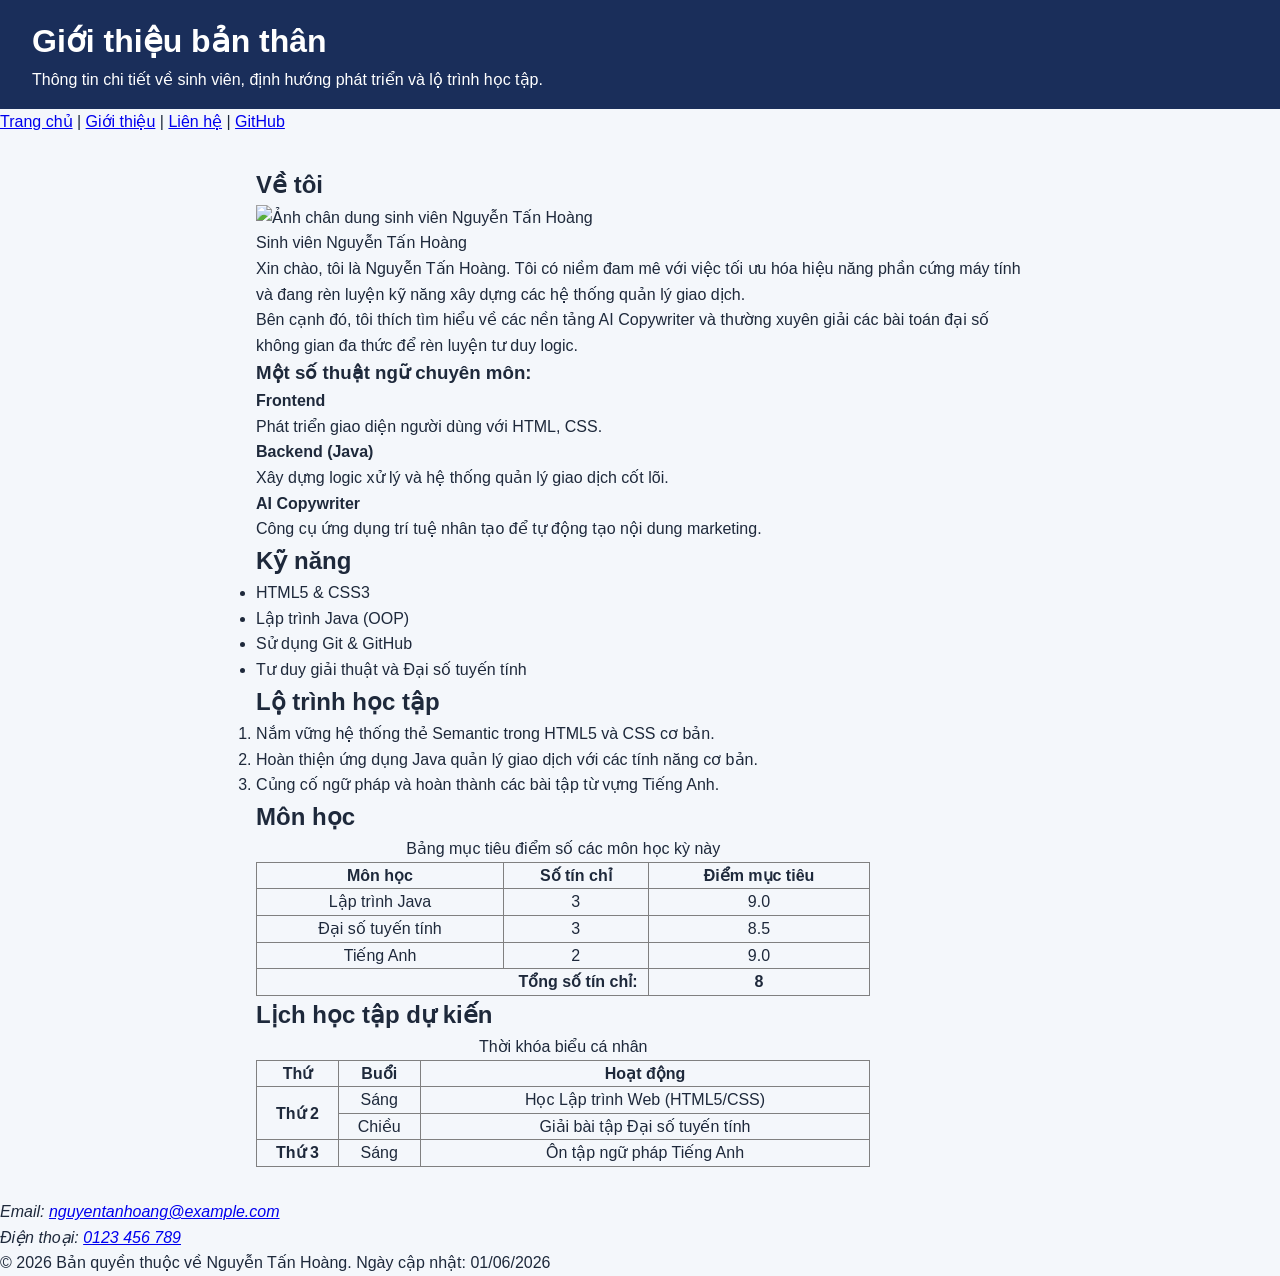
==== about.html @ edd155d2 "hoan thanh bai 4 va lab 2" ====
<!doctype html>
<html lang="vi">
  <head>
    <meta charset="UTF-8" />
    <meta name="viewport" content="width=device-width, initial-scale=1.0" />

    <!-- ========================================== -->
    <!-- BẮT ĐẦU PHẦN CODE SEO BỔ SUNG CHO BÀI 4 -->
    <!-- ========================================== -->
    <title>Nguyễn Tấn Hoàng - Giới thiệu</title>

    <!-- Mô tả trang web (Description) -->
    <meta
      name="description"
      content="Trang giới thiệu bản thân của Nguyễn Tấn Hoàng. Tìm hiểu về kỹ năng lập trình Frontend, Backend (Java), đam mê AI Copywriter và lộ trình học tập chi tiết."
    />

    <!-- Tác giả và Từ khóa (Author & Keywords) -->
    <meta name="author" content="Nguyễn Tấn Hoàng" />
    <meta
      name="keywords"
      content="Nguyễn Tấn Hoàng, giới thiệu bản thân, sinh viên CNTT, lập trình Java, HTML5, CSS3, AI Copywriter"
    />

    <!-- Open Graph (Hỗ trợ chia sẻ mạng xã hội như Facebook, Zalo hiển thị đẹp hơn) -->
    <meta property="og:title" content="Giới thiệu - Nguyễn Tấn Hoàng" />
    <meta
      property="og:description"
      content="Khám phá kỹ năng, định hướng phát triển và lộ trình học tập của Nguyễn Tấn Hoàng."
    />
    <meta property="og:type" content="website" />

    <!-- Liên kết đến file CSS để trang trí -->
    <link rel="stylesheet" href="css/style.css" />
    <!-- ========================================== -->
    <!-- KẾT THÚC PHẦN CODE SEO BỔ SUNG -->
    <!-- ========================================== -->
  </head>
  <body>
    <header>
      <h1>Giới thiệu bản thân</h1>
      <p>
        Thông tin chi tiết về sinh viên, định hướng phát triển và lộ trình học
        tập.
      </p>
    </header>

    <nav>
      <a href="index.html">Trang chủ</a> | <a href="about.html">Giới thiệu</a> |
      <a href="contact.html">Liên hệ</a> |
      <a
        href="https://github.com/hihihhi123/my-website"
        target="_blank"
        rel="noopener"
        >GitHub</a
      >
    </nav>

    <main>
      <section>
        <h2>Về tôi</h2>
        <!-- Yêu cầu 8 & 14: Dùng placeholder, mô tả alt rõ ràng, figcaption -->
        <figure>
          <img
            src="https://cellphones.com.vn/sforum/wp-content/uploads/2024/01/anh-meme-12.jpg"
            alt="Ảnh chân dung sinh viên Nguyễn Tấn Hoàng"
            width="300"
            height="300"
          />
          <figcaption>Sinh viên Nguyễn Tấn Hoàng</figcaption>
        </figure>

        <p>
          Xin chào, tôi là Nguyễn Tấn Hoàng. Tôi có niềm đam mê với việc tối ưu
          hóa hiệu năng phần cứng máy tính và đang rèn luyện kỹ năng xây dựng
          các hệ thống quản lý giao dịch.
        </p>
        <p>
          Bên cạnh đó, tôi thích tìm hiểu về các nền tảng AI Copywriter và
          thường xuyên giải các bài toán đại số không gian đa thức để rèn luyện
          tư duy logic.
        </p>

        <!-- Yêu cầu 15 (Nâng cao): Thêm <dl> liệt kê thuật ngữ -->
        <h3>Một số thuật ngữ chuyên môn:</h3>
        <dl>
          <dt><strong>Frontend</strong></dt>
          <dd>Phát triển giao diện người dùng với HTML, CSS.</dd>

          <dt><strong>Backend (Java)</strong></dt>
          <dd>Xây dựng logic xử lý và hệ thống quản lý giao dịch cốt lõi.</dd>

          <dt><strong>AI Copywriter</strong></dt>
          <dd>
            Công cụ ứng dụng trí tuệ nhân tạo để tự động tạo nội dung marketing.
          </dd>
        </dl>
      </section>

      <!-- Yêu cầu 9: Section Kỹ năng dùng <ul> -->
      <section>
        <h2>Kỹ năng</h2>
        <ul>
          <li>HTML5 & CSS3</li>
          <li>Lập trình Java (OOP)</li>
          <li>Sử dụng Git & GitHub</li>
          <li>Tư duy giải thuật và Đại số tuyến tính</li>
        </ul>
      </section>

      <!-- Yêu cầu 10: Section Lộ trình học tập dùng <ol> -->
      <section>
        <h2>Lộ trình học tập</h2>
        <ol>
          <li>Nắm vững hệ thống thẻ Semantic trong HTML5 và CSS cơ bản.</li>
          <li>
            Hoàn thiện ứng dụng Java quản lý giao dịch với các tính năng cơ bản.
          </li>
          <li>Củng cố ngữ pháp và hoàn thành các bài tập từ vựng Tiếng Anh.</li>
        </ol>
      </section>

      <!-- Yêu cầu 11: Bảng môn học đủ thành phần và colspan -->
      <section>
        <h2>Môn học</h2>
        <table
          border="1"
          style="border-collapse: collapse; width: 80%; text-align: center"
        >
          <caption>
            Bảng mục tiêu điểm số các môn học kỳ này
          </caption>
          <thead>
            <tr>
              <th>Môn học</th>
              <th>Số tín chỉ</th>
              <th>Điểm mục tiêu</th>
            </tr>
          </thead>
          <tbody>
            <tr>
              <td>Lập trình Java</td>
              <td>3</td>
              <td>9.0</td>
            </tr>
            <tr>
              <td>Đại số tuyến tính</td>
              <td>3</td>
              <td>8.5</td>
            </tr>
            <tr>
              <td>Tiếng Anh</td>
              <td>2</td>
              <td>9.0</td>
            </tr>
          </tbody>
          <tfoot>
            <tr>
              <!-- Dùng colspan ở tfoot -->
              <th colspan="2" style="text-align: right; padding-right: 10px">
                Tổng số tín chỉ:
              </th>
              <td><strong>8</strong></td>
            </tr>
          </tfoot>
        </table>
      </section>

      <!-- Yêu cầu 16 (Nâng cao): Bảng có rowspan -->
      <section>
        <h2>Lịch học tập dự kiến</h2>
        <table
          border="1"
          style="border-collapse: collapse; width: 80%; text-align: center"
        >
          <caption>
            Thời khóa biểu cá nhân
          </caption>
          <thead>
            <tr>
              <th>Thứ</th>
              <th>Buổi</th>
              <th>Hoạt động</th>
            </tr>
          </thead>
          <tbody>
            <tr>
              <!-- Gộp ô theo chiều dọc -->
              <td rowspan="2"><strong>Thứ 2</strong></td>
              <td>Sáng</td>
              <td>Học Lập trình Web (HTML5/CSS)</td>
            </tr>
            <tr>
              <td>Chiều</td>
              <td>Giải bài tập Đại số tuyến tính</td>
            </tr>
            <tr>
              <td><strong>Thứ 3</strong></td>
              <td>Sáng</td>
              <td>Ôn tập ngữ pháp Tiếng Anh</td>
            </tr>
          </tbody>
        </table>
      </section>
    </main>

    <footer>
      <address>
        Email:
        <a href="mailto:nguyentanhoang@example.com"
          >nguyentanhoang@example.com</a
        ><br />
        Điện thoại: <a href="tel:0123456789">0123 456 789</a>
      </address>
      <p>
        &copy; 2026 Bản quyền thuộc về Nguyễn Tấn Hoàng. Ngày cập nhật:
        <time datetime="2026-06-01">01/06/2026</time>
      </p>
    </footer>
  </body>
</html>
---- css/style.css ----
/* Reset CSS */
* {
  box-sizing: border-box;
  margin: 0;
  padding: 0;
}

/* Body typography & background */
body {
  font-family: "Roboto", Arial, sans-serif;
  background-color: #f4f7fb;
  color: #1e293b;
  line-height: 1.6;
}

/* Header styling */
header {
  background-color: #1a2e5a;
  padding: 16px 32px;
  color: white;
}

/* Main container layout */
main {
  max-width: 800px;
  margin: 0 auto;
  padding: 32px 16px;
}

/* Card component styling */
.card {
  background: white;
  padding: 24px;
  border-radius: 8px;
  box-shadow: 0 2px 8px rgba(0, 0, 0, 0.1);
}
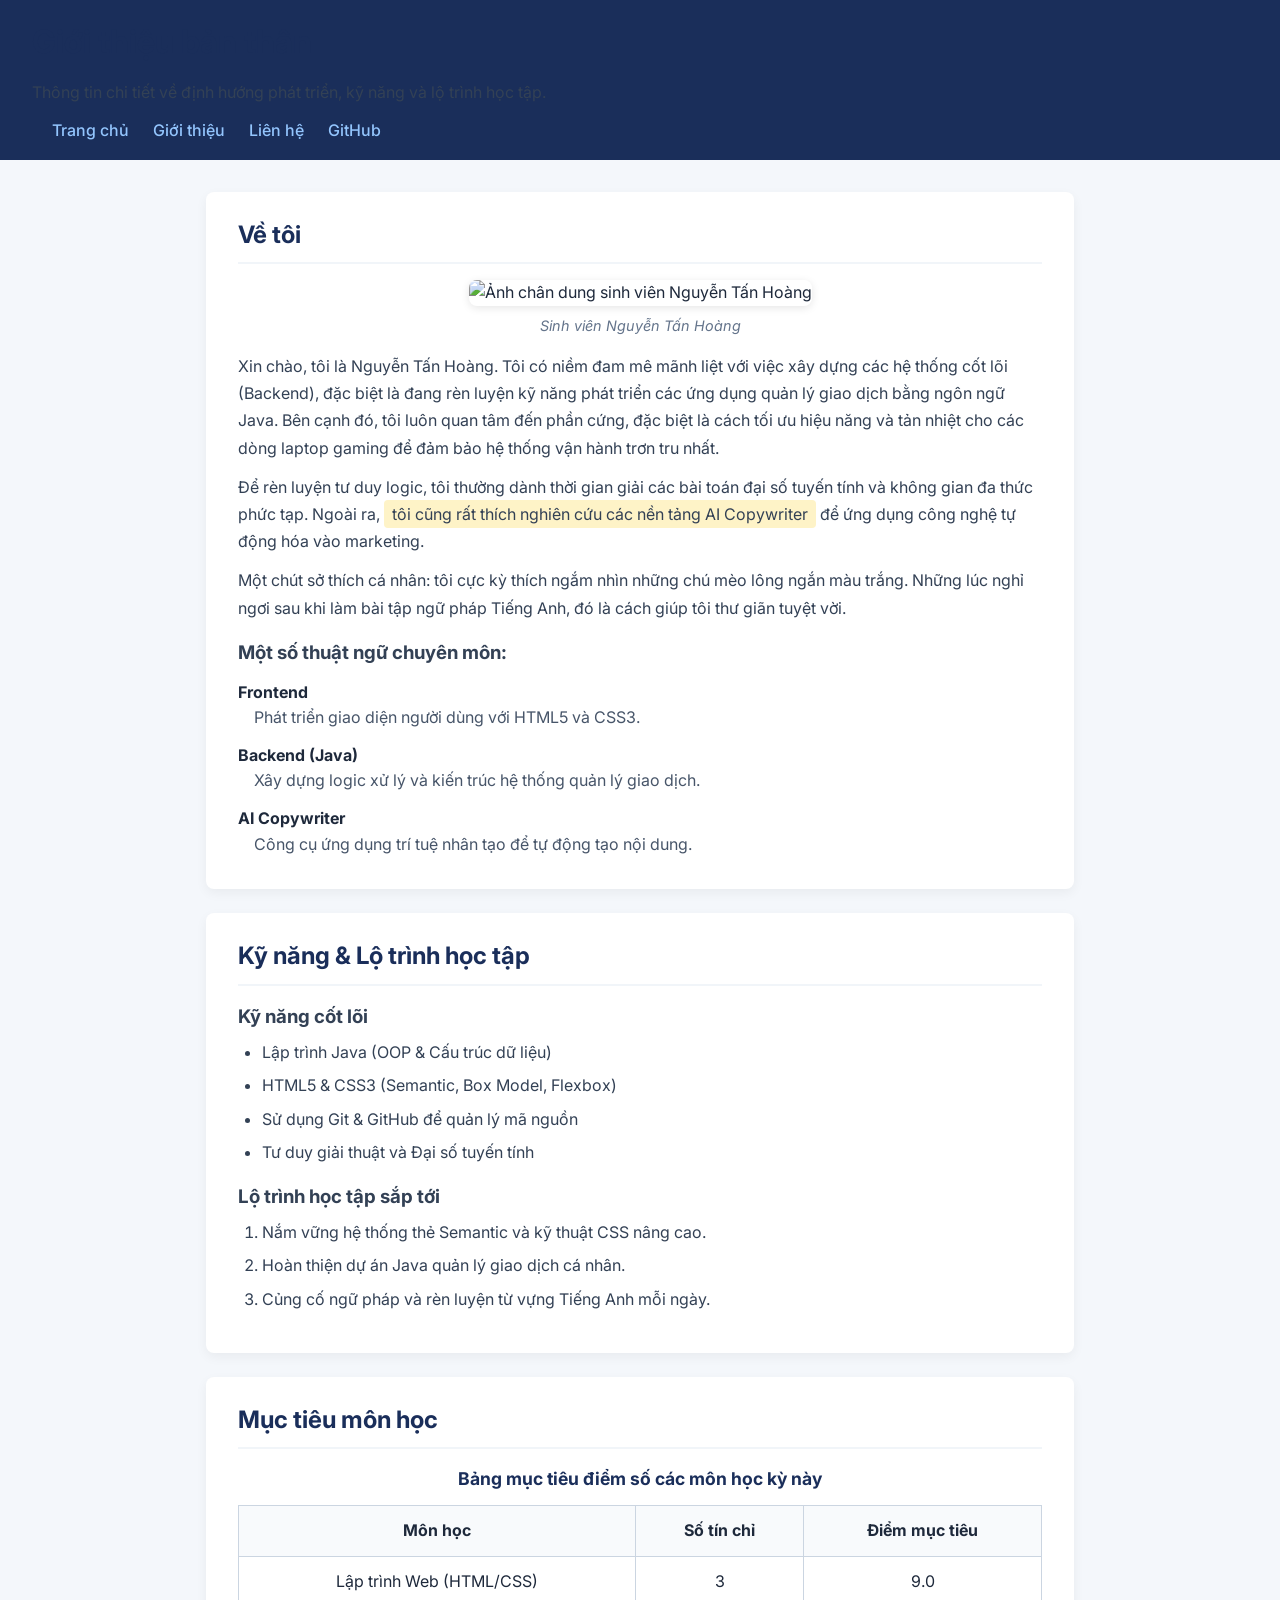
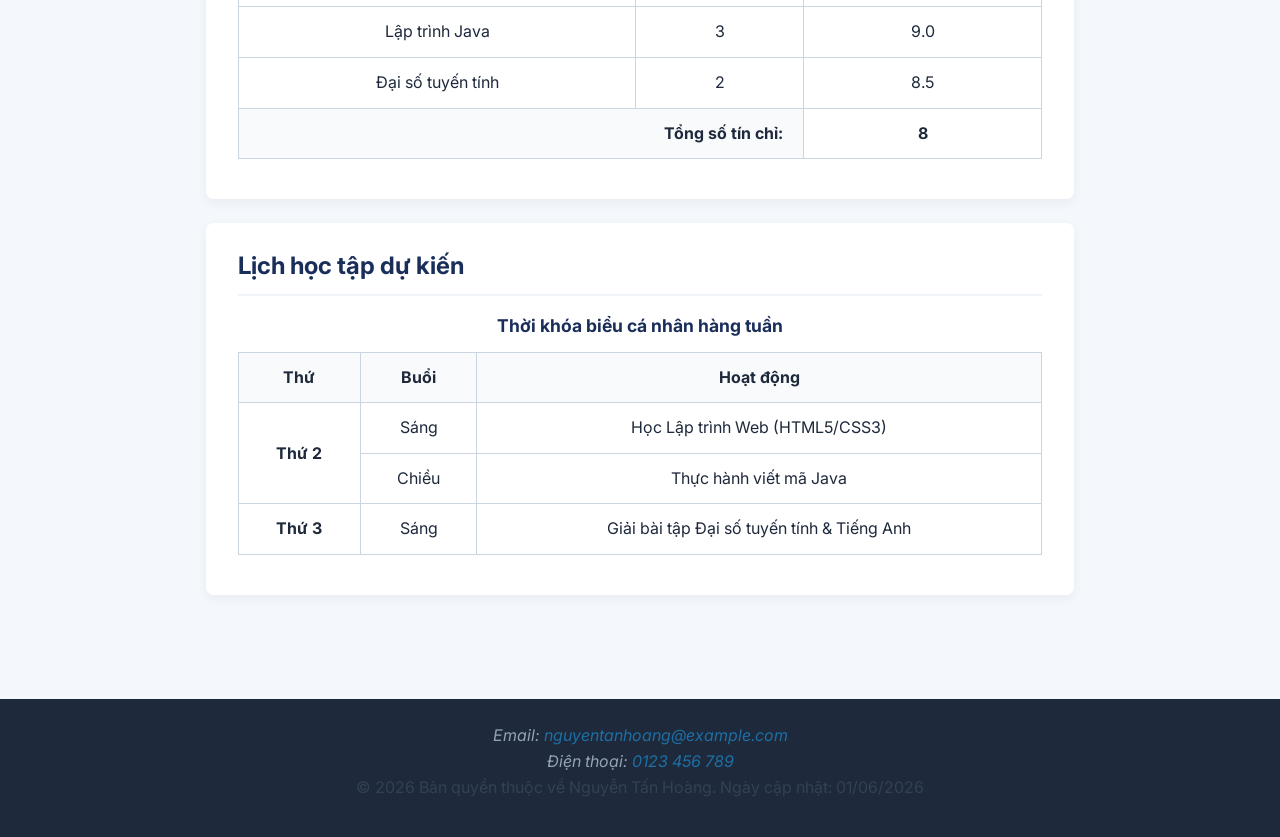
==== commit 53082c8e: "Hoan thanh Lab 3: Toi uu giao dien voi Box Model va Google Fonts" ====
--- a/about.html
+++ b/about.html
@@ -3,63 +3,56 @@
   <head>
     <meta charset="UTF-8" />
     <meta name="viewport" content="width=device-width, initial-scale=1.0" />
-
-    <!-- ========================================== -->
-    <!-- BẮT ĐẦU PHẦN CODE SEO BỔ SUNG CHO BÀI 4 -->
-    <!-- ========================================== -->
     <title>Nguyễn Tấn Hoàng - Giới thiệu</title>
 
-    <!-- Mô tả trang web (Description) -->
+    <!-- SEO Meta Tags (Bài 4 Lab 2) -->
     <meta
       name="description"
-      content="Trang giới thiệu bản thân của Nguyễn Tấn Hoàng. Tìm hiểu về kỹ năng lập trình Frontend, Backend (Java), đam mê AI Copywriter và lộ trình học tập chi tiết."
-    />
-
-    <!-- Tác giả và Từ khóa (Author & Keywords) -->
+      content="Trang giới thiệu bản thân của Nguyễn Tấn Hoàng. Tìm hiểu về kỹ năng lập trình Java, định hướng AI Copywriter và lộ trình học tập chi tiết."
+    />
     <meta name="author" content="Nguyễn Tấn Hoàng" />
     <meta
       name="keywords"
-      content="Nguyễn Tấn Hoàng, giới thiệu bản thân, sinh viên CNTT, lập trình Java, HTML5, CSS3, AI Copywriter"
-    />
-
-    <!-- Open Graph (Hỗ trợ chia sẻ mạng xã hội như Facebook, Zalo hiển thị đẹp hơn) -->
+      content="Nguyễn Tấn Hoàng, sinh viên CNTT, lập trình Java, HTML5, CSS3, AI Copywriter"
+    />
     <meta property="og:title" content="Giới thiệu - Nguyễn Tấn Hoàng" />
     <meta
       property="og:description"
       content="Khám phá kỹ năng, định hướng phát triển và lộ trình học tập của Nguyễn Tấn Hoàng."
     />
-    <meta property="og:type" content="website" />
-
-    <!-- Liên kết đến file CSS để trang trí -->
+
+    <!-- Google Fonts (Bài nâng cao Lab 3) -->
+    <link rel="preconnect" href="https://fonts.googleapis.com" />
+    <link rel="preconnect" href="https://fonts.gstatic.com" crossorigin />
+    <link
+      href="https://fonts.googleapis.com/css2?family=Inter:wght@400;500;700&display=swap"
+      rel="stylesheet"
+    />
+
+    <!-- CSS Link -->
     <link rel="stylesheet" href="css/style.css" />
-    <!-- ========================================== -->
-    <!-- KẾT THÚC PHẦN CODE SEO BỔ SUNG -->
-    <!-- ========================================== -->
   </head>
   <body>
     <header>
-      <h1>Giới thiệu bản thân</h1>
+      <h1 id="main-title">Giới thiệu bản thân</h1>
       <p>
-        Thông tin chi tiết về sinh viên, định hướng phát triển và lộ trình học
+        Thông tin chi tiết về định hướng phát triển, kỹ năng và lộ trình học
         tập.
       </p>
+      <nav>
+        <a href="index.html">Trang chủ</a>
+        <a href="about.html">Giới thiệu</a>
+        <a href="contact.html">Liên hệ</a>
+        <a href="https://github.com/hihihhi123/my-website" target="_blank"
+          >GitHub</a
+        >
+      </nav>
     </header>
 
-    <nav>
-      <a href="index.html">Trang chủ</a> | <a href="about.html">Giới thiệu</a> |
-      <a href="contact.html">Liên hệ</a> |
-      <a
-        href="https://github.com/hihihhi123/my-website"
-        target="_blank"
-        rel="noopener"
-        >GitHub</a
-      >
-    </nav>
-
     <main>
-      <section>
+      <!-- Khối 1: Về tôi -->
+      <section class="card">
         <h2>Về tôi</h2>
-        <!-- Yêu cầu 8 & 14: Dùng placeholder, mô tả alt rõ ràng, figcaption -->
         <figure>
           <img
             src="https://cellphones.com.vn/sforum/wp-content/uploads/2024/01/anh-meme-12.jpg"
@@ -71,62 +64,63 @@
         </figure>
 
         <p>
-          Xin chào, tôi là Nguyễn Tấn Hoàng. Tôi có niềm đam mê với việc tối ưu
-          hóa hiệu năng phần cứng máy tính và đang rèn luyện kỹ năng xây dựng
-          các hệ thống quản lý giao dịch.
+          Xin chào, tôi là Nguyễn Tấn Hoàng. Tôi có niềm đam mê mãnh liệt với
+          việc xây dựng các hệ thống cốt lõi (Backend), đặc biệt là đang rèn
+          luyện kỹ năng phát triển các ứng dụng quản lý giao dịch bằng ngôn ngữ
+          Java. Bên cạnh đó, tôi luôn quan tâm đến phần cứng, đặc biệt là cách
+          tối ưu hiệu năng và tản nhiệt cho các dòng laptop gaming để đảm bảo hệ
+          thống vận hành trơn tru nhất.
         </p>
         <p>
-          Bên cạnh đó, tôi thích tìm hiểu về các nền tảng AI Copywriter và
-          thường xuyên giải các bài toán đại số không gian đa thức để rèn luyện
-          tư duy logic.
+          Để rèn luyện tư duy logic, tôi thường dành thời gian giải các bài toán
+          đại số tuyến tính và không gian đa thức phức tạp. Ngoài ra,
+          <span class="highlight"
+            >tôi cũng rất thích nghiên cứu các nền tảng AI Copywriter</span
+          >
+          để ứng dụng công nghệ tự động hóa vào marketing.
         </p>
-
-        <!-- Yêu cầu 15 (Nâng cao): Thêm <dl> liệt kê thuật ngữ -->
+        <p>
+          Một chút sở thích cá nhân: tôi cực kỳ thích ngắm nhìn những chú mèo
+          lông ngắn màu trắng. Những lúc nghỉ ngơi sau khi làm bài tập ngữ pháp
+          Tiếng Anh, đó là cách giúp tôi thư giãn tuyệt vời.
+        </p>
+
         <h3>Một số thuật ngữ chuyên môn:</h3>
         <dl>
-          <dt><strong>Frontend</strong></dt>
-          <dd>Phát triển giao diện người dùng với HTML, CSS.</dd>
-
-          <dt><strong>Backend (Java)</strong></dt>
-          <dd>Xây dựng logic xử lý và hệ thống quản lý giao dịch cốt lõi.</dd>
-
-          <dt><strong>AI Copywriter</strong></dt>
-          <dd>
-            Công cụ ứng dụng trí tuệ nhân tạo để tự động tạo nội dung marketing.
-          </dd>
+          <dt>Frontend</dt>
+          <dd>Phát triển giao diện người dùng với HTML5 và CSS3.</dd>
+
+          <dt>Backend (Java)</dt>
+          <dd>Xây dựng logic xử lý và kiến trúc hệ thống quản lý giao dịch.</dd>
+
+          <dt>AI Copywriter</dt>
+          <dd>Công cụ ứng dụng trí tuệ nhân tạo để tự động tạo nội dung.</dd>
         </dl>
       </section>
 
-      <!-- Yêu cầu 9: Section Kỹ năng dùng <ul> -->
-      <section>
-        <h2>Kỹ năng</h2>
+      <!-- Khối 2: Kỹ năng và Lộ trình -->
+      <section class="card">
+        <h2>Kỹ năng & Lộ trình học tập</h2>
+        <h3>Kỹ năng cốt lõi</h3>
         <ul>
-          <li>HTML5 & CSS3</li>
-          <li>Lập trình Java (OOP)</li>
-          <li>Sử dụng Git & GitHub</li>
+          <li>Lập trình Java (OOP & Cấu trúc dữ liệu)</li>
+          <li>HTML5 & CSS3 (Semantic, Box Model, Flexbox)</li>
+          <li>Sử dụng Git & GitHub để quản lý mã nguồn</li>
           <li>Tư duy giải thuật và Đại số tuyến tính</li>
         </ul>
-      </section>
-
-      <!-- Yêu cầu 10: Section Lộ trình học tập dùng <ol> -->
-      <section>
-        <h2>Lộ trình học tập</h2>
+
+        <h3>Lộ trình học tập sắp tới</h3>
         <ol>
-          <li>Nắm vững hệ thống thẻ Semantic trong HTML5 và CSS cơ bản.</li>
-          <li>
-            Hoàn thiện ứng dụng Java quản lý giao dịch với các tính năng cơ bản.
-          </li>
-          <li>Củng cố ngữ pháp và hoàn thành các bài tập từ vựng Tiếng Anh.</li>
+          <li>Nắm vững hệ thống thẻ Semantic và kỹ thuật CSS nâng cao.</li>
+          <li>Hoàn thiện dự án Java quản lý giao dịch cá nhân.</li>
+          <li>Củng cố ngữ pháp và rèn luyện từ vựng Tiếng Anh mỗi ngày.</li>
         </ol>
       </section>
 
-      <!-- Yêu cầu 11: Bảng môn học đủ thành phần và colspan -->
-      <section>
-        <h2>Môn học</h2>
-        <table
-          border="1"
-          style="border-collapse: collapse; width: 80%; text-align: center"
-        >
+      <!-- Khối 3: Bảng điểm (Colspan) -->
+      <section class="card">
+        <h2>Mục tiêu môn học</h2>
+        <table>
           <caption>
             Bảng mục tiêu điểm số các môn học kỳ này
           </caption>
@@ -139,25 +133,24 @@
           </thead>
           <tbody>
             <tr>
+              <td>Lập trình Web (HTML/CSS)</td>
+              <td>3</td>
+              <td>9.0</td>
+            </tr>
+            <tr>
               <td>Lập trình Java</td>
               <td>3</td>
               <td>9.0</td>
             </tr>
             <tr>
               <td>Đại số tuyến tính</td>
-              <td>3</td>
+              <td>2</td>
               <td>8.5</td>
-            </tr>
-            <tr>
-              <td>Tiếng Anh</td>
-              <td>2</td>
-              <td>9.0</td>
             </tr>
           </tbody>
           <tfoot>
             <tr>
-              <!-- Dùng colspan ở tfoot -->
-              <th colspan="2" style="text-align: right; padding-right: 10px">
+              <th colspan="2" style="text-align: right; padding-right: 20px">
                 Tổng số tín chỉ:
               </th>
               <td><strong>8</strong></td>
@@ -166,15 +159,12 @@
         </table>
       </section>
 
-      <!-- Yêu cầu 16 (Nâng cao): Bảng có rowspan -->
-      <section>
+      <!-- Khối 4: Thời khóa biểu (Rowspan) -->
+      <section class="card">
         <h2>Lịch học tập dự kiến</h2>
-        <table
-          border="1"
-          style="border-collapse: collapse; width: 80%; text-align: center"
-        >
+        <table>
           <caption>
-            Thời khóa biểu cá nhân
+            Thời khóa biểu cá nhân hàng tuần
           </caption>
           <thead>
             <tr>
@@ -185,19 +175,18 @@
           </thead>
           <tbody>
             <tr>
-              <!-- Gộp ô theo chiều dọc -->
               <td rowspan="2"><strong>Thứ 2</strong></td>
               <td>Sáng</td>
-              <td>Học Lập trình Web (HTML5/CSS)</td>
+              <td>Học Lập trình Web (HTML5/CSS3)</td>
             </tr>
             <tr>
               <td>Chiều</td>
-              <td>Giải bài tập Đại số tuyến tính</td>
+              <td>Thực hành viết mã Java</td>
             </tr>
             <tr>
               <td><strong>Thứ 3</strong></td>
               <td>Sáng</td>
-              <td>Ôn tập ngữ pháp Tiếng Anh</td>
+              <td>Giải bài tập Đại số tuyến tính & Tiếng Anh</td>
             </tr>
           </tbody>
         </table>
--- a/css/style.css
+++ b/css/style.css
@@ -1,36 +1,157 @@
-/* Reset CSS */
-* {
+/* === CSS RESET === */
+*,
+*::before,
+*::after {
   box-sizing: border-box;
   margin: 0;
   padding: 0;
 }
 
-/* Body typography & background */
+/* === BASE === */
 body {
-  font-family: "Roboto", Arial, sans-serif;
+  font-family: "Inter", Arial, Helvetica, sans-serif;
   background-color: #f4f7fb;
   color: #1e293b;
   line-height: 1.6;
 }
 
-/* Header styling */
+p {
+  color: #334155;
+  line-height: 1.7;
+  margin-bottom: 12px;
+}
+
+/* === SELECTORS === */
+.highlight {
+  background: #fef3c7;
+  padding: 4px 8px;
+  border-radius: 4px;
+}
+#main-title {
+  font-size: 2rem;
+  color: #1a2e5a;
+}
+a {
+  color: #1d6fa4;
+  text-decoration: none;
+}
+a:hover {
+  color: #0d9488;
+  text-decoration: underline;
+}
+
+/* === HEADER === */
 header {
   background-color: #1a2e5a;
   padding: 16px 32px;
   color: white;
 }
+header h1 {
+  font-size: 1.5rem;
+  font-weight: bold;
+  margin-bottom: 12px;
+}
+header nav a {
+  color: #93c5fd;
+  margin-left: 20px;
+  font-weight: 500;
+}
+header nav a:hover {
+  color: white;
+}
 
-/* Main container layout */
+/* === MAIN & CARD === */
 main {
-  max-width: 800px;
+  max-width: 900px;
   margin: 0 auto;
   padding: 32px 16px;
 }
-
-/* Card component styling */
 .card {
   background: white;
-  padding: 24px;
+  padding: 24px 32px;
+  border-radius: 8px;
+  box-shadow: 0 4px 12px rgba(0, 0, 0, 0.05);
+  margin-bottom: 24px;
+}
+.card h2 {
+  color: #1a2e5a;
+  margin-bottom: 16px;
+  border-bottom: 2px solid #f1f5f9;
+  padding-bottom: 8px;
+}
+.card h3 {
+  color: #334155;
+  margin: 16px 0 8px 0;
+}
+
+/* === LISTS (Danh sách) === */
+ul,
+ol {
+  margin-left: 24px;
+  margin-bottom: 16px;
+  color: #334155;
+}
+li {
+  margin-bottom: 8px;
+}
+dl dt {
+  font-weight: bold;
+  color: #1e293b;
+  margin-top: 12px;
+}
+dl dd {
+  margin-left: 16px;
+  color: #475569;
+  margin-bottom: 8px;
+}
+
+/* === HÌNH ẢNH (Figure) === */
+figure {
+  text-align: center;
+  margin: 16px 0;
+}
+figure img {
   border-radius: 8px;
   box-shadow: 0 2px 8px rgba(0, 0, 0, 0.1);
+  max-width: 100%;
+  height: auto;
 }
+figcaption {
+  font-size: 0.9rem;
+  color: #64748b;
+  margin-top: 8px;
+  font-style: italic;
+}
+
+/* === TABLE (Bảng biểu) === */
+table {
+  width: 100%;
+  border-collapse: collapse;
+  margin-top: 16px;
+  margin-bottom: 16px;
+}
+th,
+td {
+  border: 1px solid #cbd5e1;
+  padding: 12px;
+  text-align: center;
+}
+th {
+  background-color: #f8fafc;
+  color: #1e293b;
+}
+caption {
+  font-weight: bold;
+  margin-bottom: 12px;
+  color: #1a2e5a;
+  font-size: 1.1rem;
+}
+
+/* === FOOTER === */
+footer {
+  background-color: #1e293b;
+  color: #94a3b8;
+  text-align: center;
+  padding: 24px 32px;
+  margin-top: 48px;
+}
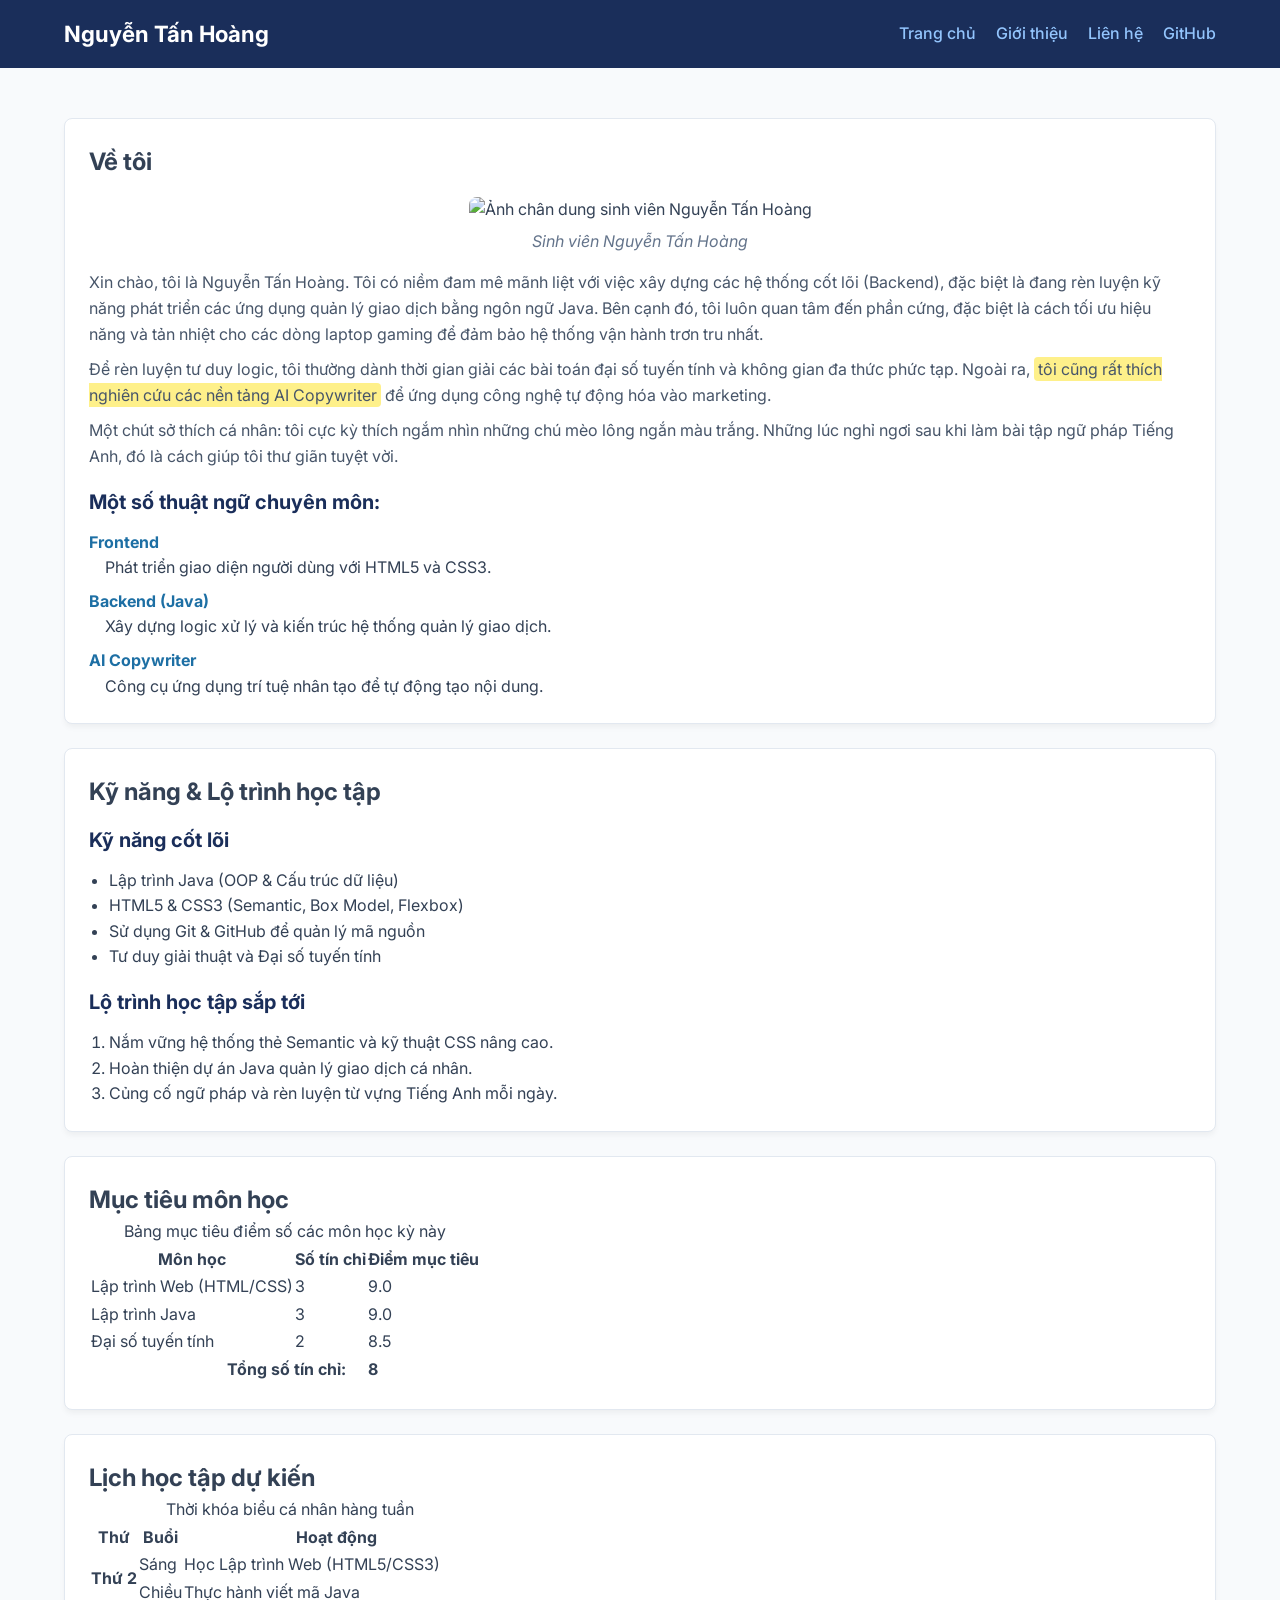
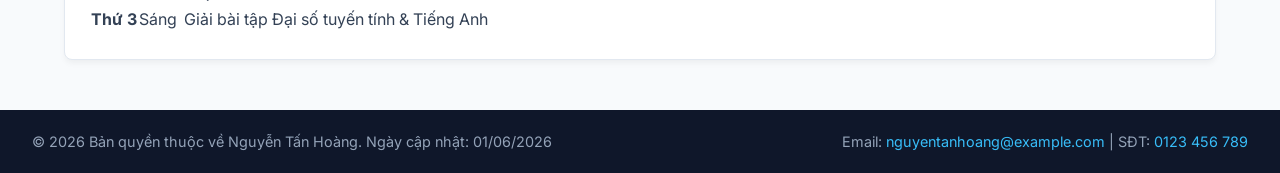
==== commit 602f98c0: "bai tap 3.2" ====
--- a/about.html
+++ b/about.html
@@ -5,7 +5,7 @@
     <meta name="viewport" content="width=device-width, initial-scale=1.0" />
     <title>Nguyễn Tấn Hoàng - Giới thiệu</title>
 
-    <!-- SEO Meta Tags (Bài 4 Lab 2) -->
+    <!-- SEO Meta Tags -->
     <meta
       name="description"
       content="Trang giới thiệu bản thân của Nguyễn Tấn Hoàng. Tìm hiểu về kỹ năng lập trình Java, định hướng AI Copywriter và lộ trình học tập chi tiết."
@@ -21,46 +21,48 @@
       content="Khám phá kỹ năng, định hướng phát triển và lộ trình học tập của Nguyễn Tấn Hoàng."
     />
 
-    <!-- Google Fonts (Bài nâng cao Lab 3) -->
+    <!-- Google Fonts & CSS Link -->
     <link rel="preconnect" href="https://fonts.googleapis.com" />
     <link rel="preconnect" href="https://fonts.gstatic.com" crossorigin />
     <link
       href="https://fonts.googleapis.com/css2?family=Inter:wght@400;500;700&display=swap"
       rel="stylesheet"
     />
-
-    <!-- CSS Link -->
     <link rel="stylesheet" href="css/style.css" />
   </head>
   <body>
+    <!-- PHẦN 1: NAVBAR (FLEXBOX) -->
     <header>
-      <h1 id="main-title">Giới thiệu bản thân</h1>
-      <p>
-        Thông tin chi tiết về định hướng phát triển, kỹ năng và lộ trình học
-        tập.
-      </p>
-      <nav>
-        <a href="index.html">Trang chủ</a>
-        <a href="about.html">Giới thiệu</a>
-        <a href="contact.html">Liên hệ</a>
-        <a href="https://github.com/hihihhi123/my-website" target="_blank"
-          >GitHub</a
-        >
-      </nav>
+      <div class="navbar">
+        <a href="index.html" class="logo">Nguyễn Tấn Hoàng</a>
+        <nav class="nav-links">
+          <a href="index.html">Trang chủ</a>
+          <a href="about.html">Giới thiệu</a>
+          <a href="contact.html">Liên hệ</a>
+          <a href="https://github.com/hihihhi123/my-website" target="_blank"
+            >GitHub</a
+          >
+        </nav>
+      </div>
     </header>
 
-    <main>
+    <main class="cards-container">
       <!-- Khối 1: Về tôi -->
-      <section class="card">
+      <section class="card" style="margin-bottom: 24px">
         <h2>Về tôi</h2>
-        <figure>
+        <figure style="margin: 16px 0; text-align: center">
           <img
             src="https://cellphones.com.vn/sforum/wp-content/uploads/2024/01/anh-meme-12.jpg"
             alt="Ảnh chân dung sinh viên Nguyễn Tấn Hoàng"
             width="300"
             height="300"
+            style="border-radius: 8px; object-fit: cover"
           />
-          <figcaption>Sinh viên Nguyễn Tấn Hoàng</figcaption>
+          <figcaption
+            style="font-style: italic; color: #64748b; margin-top: 6px"
+          >
+            Sinh viên Nguyễn Tấn Hoàng
+          </figcaption>
         </figure>
 
         <p>
@@ -71,56 +73,71 @@
           tối ưu hiệu năng và tản nhiệt cho các dòng laptop gaming để đảm bảo hệ
           thống vận hành trơn tru nhất.
         </p>
-        <p>
+        <p style="margin-top: 10px">
           Để rèn luyện tư duy logic, tôi thường dành thời gian giải các bài toán
           đại số tuyến tính và không gian đa thức phức tạp. Ngoài ra,
-          <span class="highlight"
+          <span
+            style="
+              background-color: #fef08a;
+              padding: 2px 4px;
+              border-radius: 4px;
+            "
             >tôi cũng rất thích nghiên cứu các nền tảng AI Copywriter</span
           >
           để ứng dụng công nghệ tự động hóa vào marketing.
         </p>
-        <p>
+        <p style="margin-top: 10px">
           Một chút sở thích cá nhân: tôi cực kỳ thích ngắm nhìn những chú mèo
           lông ngắn màu trắng. Những lúc nghỉ ngơi sau khi làm bài tập ngữ pháp
           Tiếng Anh, đó là cách giúp tôi thư giãn tuyệt vời.
         </p>
 
-        <h3>Một số thuật ngữ chuyên môn:</h3>
-        <dl>
-          <dt>Frontend</dt>
-          <dd>Phát triển giao diện người dùng với HTML5 và CSS3.</dd>
-
-          <dt>Backend (Java)</dt>
-          <dd>Xây dựng logic xử lý và kiến trúc hệ thống quản lý giao dịch.</dd>
-
-          <dt>AI Copywriter</dt>
-          <dd>Công cụ ứng dụng trí tuệ nhân tạo để tự động tạo nội dung.</dd>
+        <h3 style="margin-top: 16px; color: #1a2e5a">
+          Một số thuật ngữ chuyên môn:
+        </h3>
+        <dl style="margin-top: 8px">
+          <dt style="font-weight: bold; color: #1d6fa4">Frontend</dt>
+          <dd style="margin-left: 16px; margin-bottom: 8px">
+            Phát triển giao diện người dùng với HTML5 và CSS3.
+          </dd>
+
+          <dt style="font-weight: bold; color: #1d6fa4">Backend (Java)</dt>
+          <dd style="margin-left: 16px; margin-bottom: 8px">
+            Xây dựng logic xử lý và kiến trúc hệ thống quản lý giao dịch.
+          </dd>
+
+          <dt style="font-weight: bold; color: #1d6fa4">AI Copywriter</dt>
+          <dd style="margin-left: 16px">
+            Công cụ ứng dụng trí tuệ nhân tạo để tự động tạo nội dung.
+          </dd>
         </dl>
       </section>
 
       <!-- Khối 2: Kỹ năng và Lộ trình -->
-      <section class="card">
+      <section class="card" style="margin-bottom: 24px">
         <h2>Kỹ năng & Lộ trình học tập</h2>
-        <h3>Kỹ năng cốt lõi</h3>
-        <ul>
+        <h3 style="margin-top: 12px; color: #1a2e5a">Kỹ năng cốt lõi</h3>
+        <ul style="margin-left: 20px; margin-top: 8px">
           <li>Lập trình Java (OOP & Cấu trúc dữ liệu)</li>
           <li>HTML5 & CSS3 (Semantic, Box Model, Flexbox)</li>
           <li>Sử dụng Git & GitHub để quản lý mã nguồn</li>
           <li>Tư duy giải thuật và Đại số tuyến tính</li>
         </ul>
 
-        <h3>Lộ trình học tập sắp tới</h3>
-        <ol>
+        <h3 style="margin-top: 16px; color: #1a2e5a">
+          Lộ trình học tập sắp tới
+        </h3>
+        <ol style="margin-left: 20px; margin-top: 8px">
           <li>Nắm vững hệ thống thẻ Semantic và kỹ thuật CSS nâng cao.</li>
           <li>Hoàn thiện dự án Java quản lý giao dịch cá nhân.</li>
           <li>Củng cố ngữ pháp và rèn luyện từ vựng Tiếng Anh mỗi ngày.</li>
         </ol>
       </section>
 
-      <!-- Khối 3: Bảng điểm (Colspan) -->
-      <section class="card">
+      <!-- Khối 3: Bảng điểm -->
+      <section class="card" style="margin-bottom: 24px">
         <h2>Mục tiêu môn học</h2>
-        <table>
+        <table class="styled-table">
           <caption>
             Bảng mục tiêu điểm số các môn học kỳ này
           </caption>
@@ -159,10 +176,10 @@
         </table>
       </section>
 
-      <!-- Khối 4: Thời khóa biểu (Rowspan) -->
+      <!-- Khối 4: Thời khóa biểu -->
       <section class="card">
         <h2>Lịch học tập dự kiến</h2>
-        <table>
+        <table class="styled-table">
           <caption>
             Thời khóa biểu cá nhân hàng tuần
           </caption>
@@ -193,18 +210,19 @@
       </section>
     </main>
 
+    <!-- PHẦN 4: FOOTER (FLEXBOX) -->
     <footer>
-      <address>
+      <div class="copyright">
+        &copy; 2026 Bản quyền thuộc về Nguyễn Tấn Hoàng. Ngày cập nhật:
+        <time datetime="2026-06-01">01/06/2026</time>
+      </div>
+      <address class="footer-contacts">
         Email:
         <a href="mailto:nguyentanhoang@example.com"
           >nguyentanhoang@example.com</a
-        ><br />
-        Điện thoại: <a href="tel:0123456789">0123 456 789</a>
+        >
+        | SĐT: <a href="tel:0123456789">0123 456 789</a>
       </address>
-      <p>
-        &copy; 2026 Bản quyền thuộc về Nguyễn Tấn Hoàng. Ngày cập nhật:
-        <time datetime="2026-06-01">01/06/2026</time>
-      </p>
     </footer>
   </body>
 </html>
--- a/css/style.css
+++ b/css/style.css
@@ -1,157 +1,148 @@
-/* === CSS RESET === */
-*,
-*::before,
-*::after {
-  box-sizing: border-box;
+* {
   margin: 0;
   padding: 0;
+  box-sizing: border-box;
 }
 
-/* === BASE === */
 body {
-  font-family: "Inter", Arial, Helvetica, sans-serif;
-  background-color: #f4f7fb;
-  color: #1e293b;
+  font-family: "Inter", "Segoe UI", Tahoma, Geneva, Verdana, sans-serif;
+  background-color: #f8fafc;
+  color: #334155;
   line-height: 1.6;
 }
 
-p {
-  color: #334155;
-  line-height: 1.7;
-  margin-bottom: 12px;
+header {
+  background-color: #1a2e5a;
 }
 
-/* === SELECTORS === */
-.highlight {
-  background: #fef3c7;
-  padding: 4px 8px;
-  border-radius: 4px;
+.navbar {
+  display: flex;
+  justify-content: space-between;
+  align-items: center;
+  max-width: 1200px;
+  margin: 0 auto;
+  padding: 16px 24px;
 }
-#main-title {
-  font-size: 2rem;
-  color: #1a2e5a;
-}
-a {
-  color: #1d6fa4;
+
+.logo {
+  color: #ffffff;
+  font-size: 1.4rem;
+  font-weight: 700;
   text-decoration: none;
 }
-a:hover {
-  color: #0d9488;
+
+.nav-links {
+  display: flex;
+  gap: 20px;
+}
+
+.nav-links a {
+  color: #93c5fd;
+  text-decoration: none;
+  font-weight: 500;
+  transition: color 0.3s;
+}
+
+.nav-links a:hover {
+  color: #ffffff;
+}
+
+.hero {
+  display: flex;
+  flex-direction: column;
+  align-items: center;
+  justify-content: center;
+  min-height: 280px;
+  background-color: #1d6fa4;
+  color: #ffffff;
+  text-align: center;
+  gap: 16px;
+  padding: 40px 20px;
+}
+
+.hero h2 {
+  font-size: 2rem;
+}
+
+.hero p {
+  max-width: 650px;
+  font-size: 1.1rem;
+  color: #e0f2fe;
+}
+
+.btn-primary {
+  display: inline-block;
+  background-color: #ffffff;
+  color: #1a2e5a;
+  padding: 10px 24px;
+  border-radius: 6px;
+  text-decoration: none;
+  font-weight: 700;
+  transition: background-color 0.3s;
+}
+
+.btn-primary:hover {
+  background-color: #e2e8f0;
+}
+
+.cards-container {
+  max-width: 1200px;
+  margin: 0 auto;
+  padding: 50px 24px;
+}
+
+.section-title {
+  text-align: center;
+  color: #1a2e5a;
+  margin-bottom: 32px;
+  font-size: 1.8rem;
+}
+
+.cards-grid {
+  display: flex;
+  flex-wrap: wrap;
+  gap: 24px;
+}
+
+.card {
+  flex: 1;
+  min-width: 260px;
+  background-color: #ffffff;
+  border: 1px solid #e2e8f0;
+  padding: 24px;
+  border-radius: 8px;
+  box-shadow: 0 4px 6px -1px rgba(0, 0, 0, 0.05);
+}
+
+.card h3 {
+  color: #1a2e5a;
+  margin-bottom: 12px;
+  font-size: 1.25rem;
+}
+
+.card p {
+  color: #475569;
+}
+
+footer {
+  display: flex;
+  justify-content: space-between;
+  align-items: center;
+  padding: 20px 32px;
+  background-color: #0f172a;
+  color: #94a3b8;
+  font-size: 0.9rem;
+}
+
+footer address {
+  font-style: normal;
+}
+
+footer a {
+  color: #38bdf8;
+  text-decoration: none;
+}
+
+footer a:hover {
   text-decoration: underline;
 }
-
-/* === HEADER === */
-header {
-  background-color: #1a2e5a;
-  padding: 16px 32px;
-  color: white;
-}
-header h1 {
-  font-size: 1.5rem;
-  font-weight: bold;
-  margin-bottom: 12px;
-}
-header nav a {
-  color: #93c5fd;
-  margin-left: 20px;
-  font-weight: 500;
-}
-header nav a:hover {
-  color: white;
-}
-
-/* === MAIN & CARD === */
-main {
-  max-width: 900px;
-  margin: 0 auto;
-  padding: 32px 16px;
-}
-.card {
-  background: white;
-  padding: 24px 32px;
-  border-radius: 8px;
-  box-shadow: 0 4px 12px rgba(0, 0, 0, 0.05);
-  margin-bottom: 24px;
-}
-.card h2 {
-  color: #1a2e5a;
-  margin-bottom: 16px;
-  border-bottom: 2px solid #f1f5f9;
-  padding-bottom: 8px;
-}
-.card h3 {
-  color: #334155;
-  margin: 16px 0 8px 0;
-}
-
-/* === LISTS (Danh sách) === */
-ul,
-ol {
-  margin-left: 24px;
-  margin-bottom: 16px;
-  color: #334155;
-}
-li {
-  margin-bottom: 8px;
-}
-dl dt {
-  font-weight: bold;
-  color: #1e293b;
-  margin-top: 12px;
-}
-dl dd {
-  margin-left: 16px;
-  color: #475569;
-  margin-bottom: 8px;
-}
-
-/* === HÌNH ẢNH (Figure) === */
-figure {
-  text-align: center;
-  margin: 16px 0;
-}
-figure img {
-  border-radius: 8px;
-  box-shadow: 0 2px 8px rgba(0, 0, 0, 0.1);
-  max-width: 100%;
-  height: auto;
-}
-figcaption {
-  font-size: 0.9rem;
-  color: #64748b;
-  margin-top: 8px;
-  font-style: italic;
-}
-
-/* === TABLE (Bảng biểu) === */
-table {
-  width: 100%;
-  border-collapse: collapse;
-  margin-top: 16px;
-  margin-bottom: 16px;
-}
-th,
-td {
-  border: 1px solid #cbd5e1;
-  padding: 12px;
-  text-align: center;
-}
-th {
-  background-color: #f8fafc;
-  color: #1e293b;
-}
-caption {
-  font-weight: bold;
-  margin-bottom: 12px;
-  color: #1a2e5a;
-  font-size: 1.1rem;
-}
-
-/* === FOOTER === */
-footer {
-  background-color: #1e293b;
-  color: #94a3b8;
-  text-align: center;
-  padding: 24px 32px;
-  margin-top: 48px;
-}
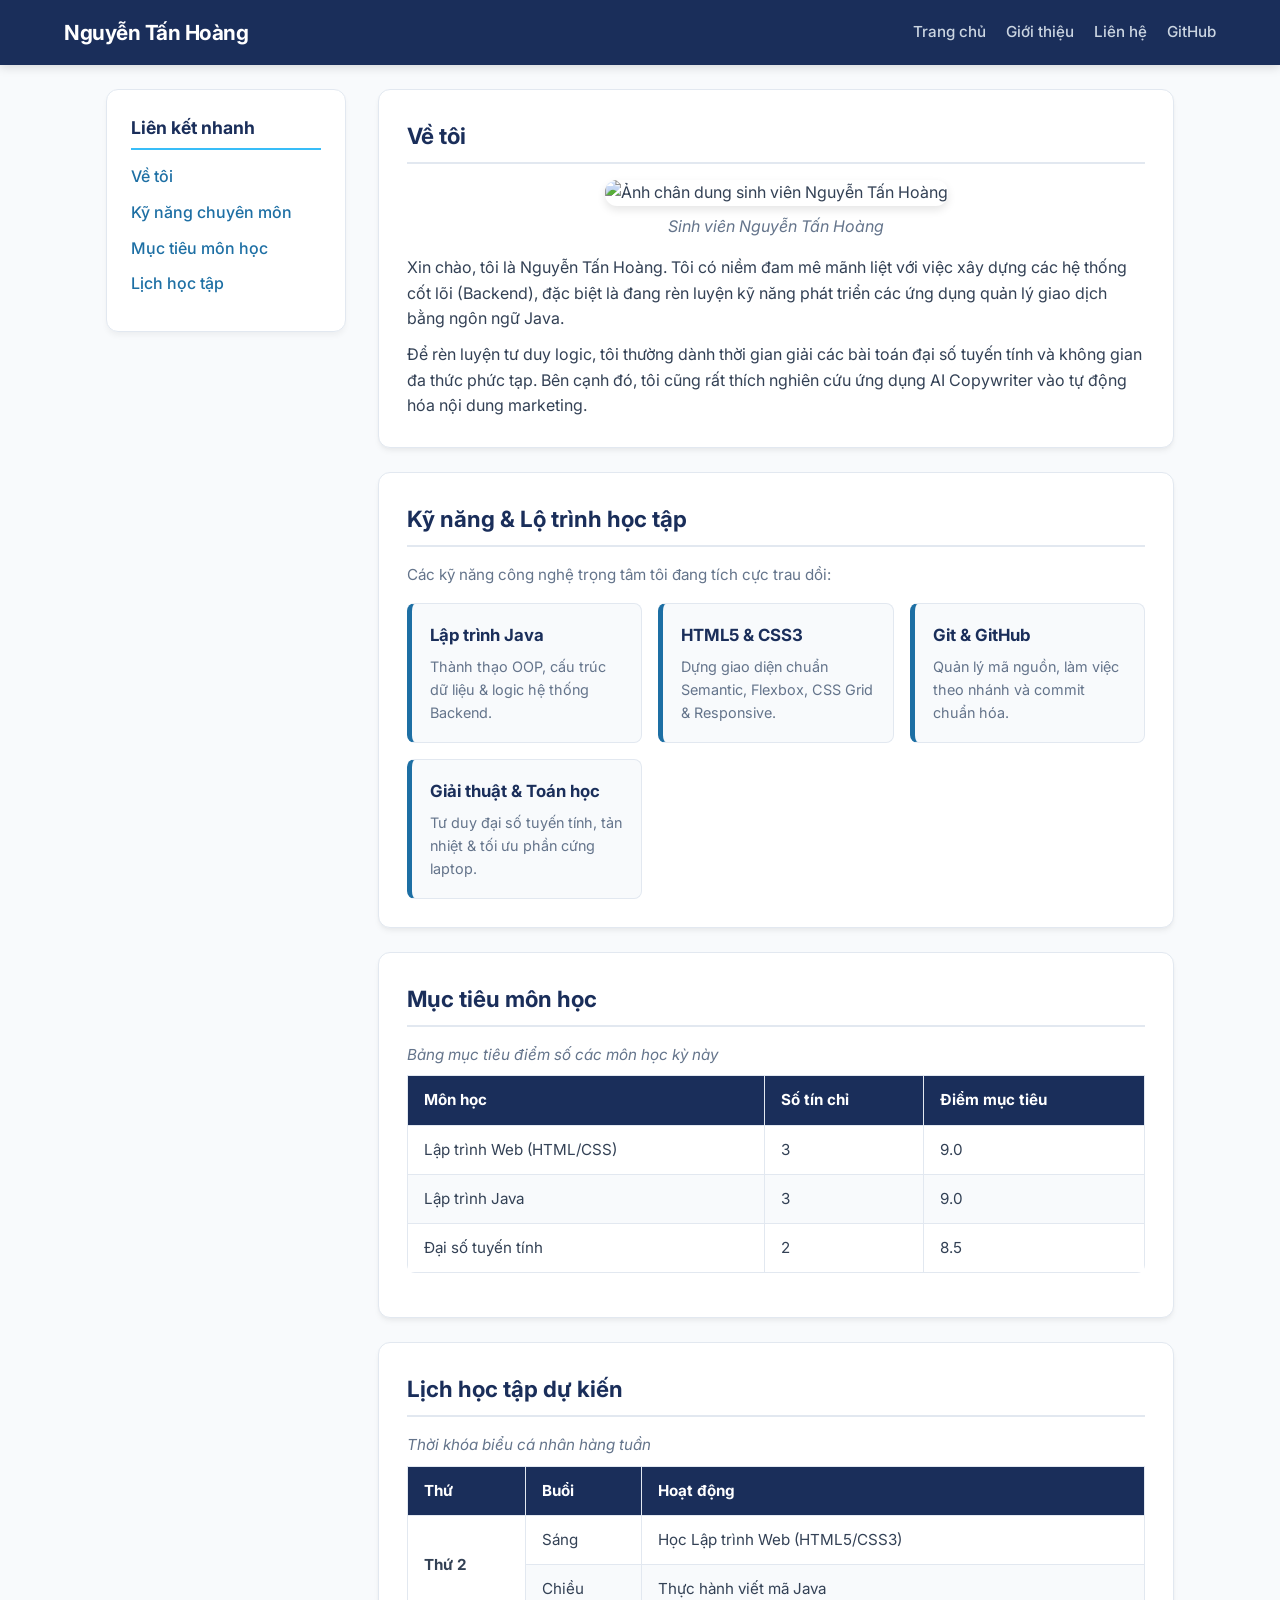
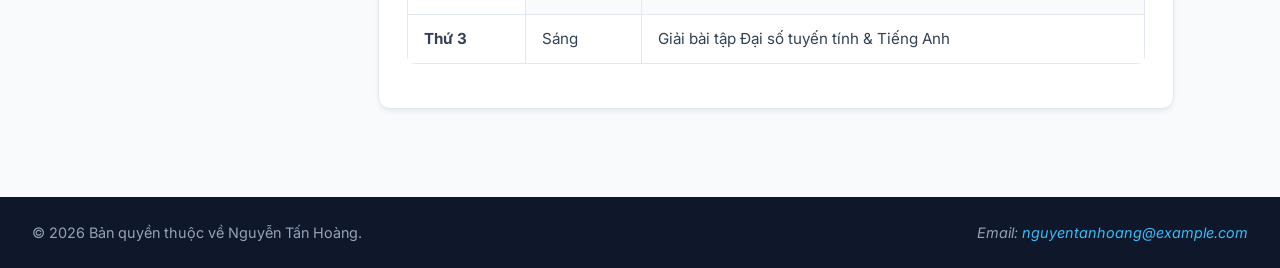
==== commit 529b02e2: "Hoan thanh Lab 3 - CSS Grid va Responsive" ====
--- a/about.html
+++ b/about.html
@@ -3,7 +3,7 @@
   <head>
     <meta charset="UTF-8" />
     <meta name="viewport" content="width=device-width, initial-scale=1.0" />
-    <title>Nguyễn Tấn Hoàng - Giới thiệu</title>
+    <title>Giới thiệu - Nguyễn Tấn Hoàng</title>
 
     <!-- SEO Meta Tags -->
     <meta
@@ -15,11 +15,6 @@
       name="keywords"
       content="Nguyễn Tấn Hoàng, sinh viên CNTT, lập trình Java, HTML5, CSS3, AI Copywriter"
     />
-    <meta property="og:title" content="Giới thiệu - Nguyễn Tấn Hoàng" />
-    <meta
-      property="og:description"
-      content="Khám phá kỹ năng, định hướng phát triển và lộ trình học tập của Nguyễn Tấn Hoàng."
-    />
 
     <!-- Google Fonts & CSS Link -->
     <link rel="preconnect" href="https://fonts.googleapis.com" />
@@ -31,7 +26,7 @@
     <link rel="stylesheet" href="css/style.css" />
   </head>
   <body>
-    <!-- PHẦN 1: NAVBAR (FLEXBOX) -->
+    <!-- PHẦN 1: NAVBAR (Nằm ngoài page-layout) -->
     <header>
       <div class="navbar">
         <a href="index.html" class="logo">Nguyễn Tấn Hoàng</a>
@@ -46,182 +41,168 @@
       </div>
     </header>
 
-    <main class="cards-container">
-      <!-- Khối 1: Về tôi -->
-      <section class="card" style="margin-bottom: 24px">
-        <h2>Về tôi</h2>
-        <figure style="margin: 16px 0; text-align: center">
-          <img
-            src="https://cellphones.com.vn/sforum/wp-content/uploads/2024/01/anh-meme-12.jpg"
-            alt="Ảnh chân dung sinh viên Nguyễn Tấn Hoàng"
-            width="300"
-            height="300"
-            style="border-radius: 8px; object-fit: cover"
-          />
-          <figcaption
-            style="font-style: italic; color: #64748b; margin-top: 6px"
-          >
-            Sinh viên Nguyễn Tấn Hoàng
-          </figcaption>
-        </figure>
-
-        <p>
-          Xin chào, tôi là Nguyễn Tấn Hoàng. Tôi có niềm đam mê mãnh liệt với
-          việc xây dựng các hệ thống cốt lõi (Backend), đặc biệt là đang rèn
-          luyện kỹ năng phát triển các ứng dụng quản lý giao dịch bằng ngôn ngữ
-          Java. Bên cạnh đó, tôi luôn quan tâm đến phần cứng, đặc biệt là cách
-          tối ưu hiệu năng và tản nhiệt cho các dòng laptop gaming để đảm bảo hệ
-          thống vận hành trơn tru nhất.
-        </p>
-        <p style="margin-top: 10px">
-          Để rèn luyện tư duy logic, tôi thường dành thời gian giải các bài toán
-          đại số tuyến tính và không gian đa thức phức tạp. Ngoài ra,
-          <span
-            style="
-              background-color: #fef08a;
-              padding: 2px 4px;
-              border-radius: 4px;
-            "
-            >tôi cũng rất thích nghiên cứu các nền tảng AI Copywriter</span
-          >
-          để ứng dụng công nghệ tự động hóa vào marketing.
-        </p>
-        <p style="margin-top: 10px">
-          Một chút sở thích cá nhân: tôi cực kỳ thích ngắm nhìn những chú mèo
-          lông ngắn màu trắng. Những lúc nghỉ ngơi sau khi làm bài tập ngữ pháp
-          Tiếng Anh, đó là cách giúp tôi thư giãn tuyệt vời.
-        </p>
-
-        <h3 style="margin-top: 16px; color: #1a2e5a">
-          Một số thuật ngữ chuyên môn:
-        </h3>
-        <dl style="margin-top: 8px">
-          <dt style="font-weight: bold; color: #1d6fa4">Frontend</dt>
-          <dd style="margin-left: 16px; margin-bottom: 8px">
-            Phát triển giao diện người dùng với HTML5 và CSS3.
-          </dd>
-
-          <dt style="font-weight: bold; color: #1d6fa4">Backend (Java)</dt>
-          <dd style="margin-left: 16px; margin-bottom: 8px">
-            Xây dựng logic xử lý và kiến trúc hệ thống quản lý giao dịch.
-          </dd>
-
-          <dt style="font-weight: bold; color: #1d6fa4">AI Copywriter</dt>
-          <dd style="margin-left: 16px">
-            Công cụ ứng dụng trí tuệ nhân tạo để tự động tạo nội dung.
-          </dd>
-        </dl>
-      </section>
-
-      <!-- Khối 2: Kỹ năng và Lộ trình -->
-      <section class="card" style="margin-bottom: 24px">
-        <h2>Kỹ năng & Lộ trình học tập</h2>
-        <h3 style="margin-top: 12px; color: #1a2e5a">Kỹ năng cốt lõi</h3>
-        <ul style="margin-left: 20px; margin-top: 8px">
-          <li>Lập trình Java (OOP & Cấu trúc dữ liệu)</li>
-          <li>HTML5 & CSS3 (Semantic, Box Model, Flexbox)</li>
-          <li>Sử dụng Git & GitHub để quản lý mã nguồn</li>
-          <li>Tư duy giải thuật và Đại số tuyến tính</li>
+    <!-- PHẦN 2: CẤU TRÚC GRID (PAGE LAYOUT) -->
+    <div class="page-layout">
+      <!-- SIDEBAR CỘT TRÁI -->
+      <aside class="sidebar">
+        <h3>Liên kết nhanh</h3>
+        <ul>
+          <li><a href="#gioi-thieu">Về tôi</a></li>
+          <li><a href="#ky-nang">Kỹ năng chuyên môn</a></li>
+          <li><a href="#bang-diem">Mục tiêu môn học</a></li>
+          <li><a href="#lich-hoc">Lịch học tập</a></li>
         </ul>
-
-        <h3 style="margin-top: 16px; color: #1a2e5a">
-          Lộ trình học tập sắp tới
-        </h3>
-        <ol style="margin-left: 20px; margin-top: 8px">
-          <li>Nắm vững hệ thống thẻ Semantic và kỹ thuật CSS nâng cao.</li>
-          <li>Hoàn thiện dự án Java quản lý giao dịch cá nhân.</li>
-          <li>Củng cố ngữ pháp và rèn luyện từ vựng Tiếng Anh mỗi ngày.</li>
-        </ol>
-      </section>
-
-      <!-- Khối 3: Bảng điểm -->
-      <section class="card" style="margin-bottom: 24px">
-        <h2>Mục tiêu môn học</h2>
-        <table class="styled-table">
-          <caption>
-            Bảng mục tiêu điểm số các môn học kỳ này
-          </caption>
-          <thead>
-            <tr>
-              <th>Môn học</th>
-              <th>Số tín chỉ</th>
-              <th>Điểm mục tiêu</th>
-            </tr>
-          </thead>
-          <tbody>
-            <tr>
-              <td>Lập trình Web (HTML/CSS)</td>
-              <td>3</td>
-              <td>9.0</td>
-            </tr>
-            <tr>
-              <td>Lập trình Java</td>
-              <td>3</td>
-              <td>9.0</td>
-            </tr>
-            <tr>
-              <td>Đại số tuyến tính</td>
-              <td>2</td>
-              <td>8.5</td>
-            </tr>
-          </tbody>
-          <tfoot>
-            <tr>
-              <th colspan="2" style="text-align: right; padding-right: 20px">
-                Tổng số tín chỉ:
-              </th>
-              <td><strong>8</strong></td>
-            </tr>
-          </tfoot>
-        </table>
-      </section>
-
-      <!-- Khối 4: Thời khóa biểu -->
-      <section class="card">
-        <h2>Lịch học tập dự kiến</h2>
-        <table class="styled-table">
-          <caption>
-            Thời khóa biểu cá nhân hàng tuần
-          </caption>
-          <thead>
-            <tr>
-              <th>Thứ</th>
-              <th>Buổi</th>
-              <th>Hoạt động</th>
-            </tr>
-          </thead>
-          <tbody>
-            <tr>
-              <td rowspan="2"><strong>Thứ 2</strong></td>
-              <td>Sáng</td>
-              <td>Học Lập trình Web (HTML5/CSS3)</td>
-            </tr>
-            <tr>
-              <td>Chiều</td>
-              <td>Thực hành viết mã Java</td>
-            </tr>
-            <tr>
-              <td><strong>Thứ 3</strong></td>
-              <td>Sáng</td>
-              <td>Giải bài tập Đại số tuyến tính & Tiếng Anh</td>
-            </tr>
-          </tbody>
-        </table>
-      </section>
-    </main>
-
-    <!-- PHẦN 4: FOOTER (FLEXBOX) -->
+      </aside>
+
+      <!-- KHỐI NỘI DUNG CHÍNH (MAIN) -->
+      <main>
+        <!-- Khối 1: Về tôi -->
+        <section class="card" id="gioi-thieu">
+          <h2>Về tôi</h2>
+          <figure style="margin: 16px 0; text-align: center">
+            <img
+              src="https://cellphones.com.vn/sforum/wp-content/uploads/2024/01/anh-meme-12.jpg"
+              alt="Ảnh chân dung sinh viên Nguyễn Tấn Hoàng"
+              width="260"
+              height="260"
+              style="
+                border-radius: 12px;
+                object-fit: cover;
+                box-shadow: 0 4px 8px rgba(0, 0, 0, 0.1);
+              "
+            />
+            <figcaption
+              style="font-style: italic; color: #64748b; margin-top: 8px"
+            >
+              Sinh viên Nguyễn Tấn Hoàng
+            </figcaption>
+          </figure>
+
+          <p>
+            Xin chào, tôi là Nguyễn Tấn Hoàng. Tôi có niềm đam mê mãnh liệt với
+            việc xây dựng các hệ thống cốt lõi (Backend), đặc biệt là đang rèn
+            luyện kỹ năng phát triển các ứng dụng quản lý giao dịch bằng ngôn
+            ngữ Java.
+          </p>
+          <p style="margin-top: 10px">
+            Để rèn luyện tư duy logic, tôi thường dành thời gian giải các bài
+            toán đại số tuyến tính và không gian đa thức phức tạp. Bên cạnh đó,
+            tôi cũng rất thích nghiên cứu ứng dụng AI Copywriter vào tự động hóa
+            nội dung marketing.
+          </p>
+        </section>
+
+        <!-- Khối 2: Kỹ năng & Lưới Skills Grid -->
+        <section class="card" id="ky-nang">
+          <h2>Kỹ năng & Lộ trình học tập</h2>
+          <p style="color: #64748b; font-size: 0.95rem">
+            Các kỹ năng công nghệ trọng tâm tôi đang tích cực trau dồi:
+          </p>
+
+          <!-- LƯỚI KỸ NĂNG AUTO-FILL GRID -->
+          <div class="skills-grid">
+            <div class="skill-card">
+              <h3>Lập trình Java</h3>
+              <p>Thành thạo OOP, cấu trúc dữ liệu & logic hệ thống Backend.</p>
+            </div>
+            <div class="skill-card">
+              <h3>HTML5 & CSS3</h3>
+              <p>
+                Dựng giao diện chuẩn Semantic, Flexbox, CSS Grid & Responsive.
+              </p>
+            </div>
+            <div class="skill-card">
+              <h3>Git & GitHub</h3>
+              <p>Quản lý mã nguồn, làm việc theo nhánh và commit chuẩn hóa.</p>
+            </div>
+            <div class="skill-card">
+              <h3>Giải thuật & Toán học</h3>
+              <p>
+                Tư duy đại số tuyến tính, tản nhiệt & tối ưu phần cứng laptop.
+              </p>
+            </div>
+          </div>
+        </section>
+
+        <!-- Khối 3: Bảng điểm -->
+        <section class="card" id="bang-diem">
+          <h2>Mục tiêu môn học</h2>
+          <table class="styled-table">
+            <caption>
+              Bảng mục tiêu điểm số các môn học kỳ này
+            </caption>
+            <thead>
+              <tr>
+                <th>Môn học</th>
+                <th>Số tín chỉ</th>
+                <th>Điểm mục tiêu</th>
+              </tr>
+            </thead>
+            <tbody>
+              <tr>
+                <td>Lập trình Web (HTML/CSS)</td>
+                <td>3</td>
+                <td>9.0</td>
+              </tr>
+              <tr>
+                <td>Lập trình Java</td>
+                <td>3</td>
+                <td>9.0</td>
+              </tr>
+              <tr>
+                <td>Đại số tuyến tính</td>
+                <td>2</td>
+                <td>8.5</td>
+              </tr>
+            </tbody>
+          </table>
+        </section>
+
+        <!-- Khối 4: Thời khóa biểu -->
+        <section class="card" id="lich-hoc">
+          <h2>Lịch học tập dự kiến</h2>
+          <table class="styled-table">
+            <caption>
+              Thời khóa biểu cá nhân hàng tuần
+            </caption>
+            <thead>
+              <tr>
+                <th>Thứ</th>
+                <th>Buổi</th>
+                <th>Hoạt động</th>
+              </tr>
+            </thead>
+            <tbody>
+              <tr>
+                <td rowspan="2"><strong>Thứ 2</strong></td>
+                <td>Sáng</td>
+                <td>Học Lập trình Web (HTML5/CSS3)</td>
+              </tr>
+              <tr>
+                <td>Chiều</td>
+                <td>Thực hành viết mã Java</td>
+              </tr>
+              <tr>
+                <td><strong>Thứ 3</strong></td>
+                <td>Sáng</td>
+                <td>Giải bài tập Đại số tuyến tính & Tiếng Anh</td>
+              </tr>
+            </tbody>
+          </table>
+        </section>
+      </main>
+    </div>
+
+    <!-- PHẦN 3: FOOTER (Nằm ngoài page-layout) -->
     <footer>
       <div class="copyright">
-        &copy; 2026 Bản quyền thuộc về Nguyễn Tấn Hoàng. Ngày cập nhật:
-        <time datetime="2026-06-01">01/06/2026</time>
+        &copy; 2026 Bản quyền thuộc về Nguyễn Tấn Hoàng.
       </div>
       <address class="footer-contacts">
         Email:
         <a href="mailto:nguyentanhoang@example.com"
           >nguyentanhoang@example.com</a
         >
-        | SĐT: <a href="tel:0123456789">0123 456 789</a>
       </address>
     </footer>
   </body>
--- a/css/style.css
+++ b/css/style.css
@@ -1,141 +1,316 @@
+/* =========================================================
+   1. RESET & GLOBAL STYLES
+   ========================================================= */
 * {
+  box-sizing: border-box;
   margin: 0;
   padding: 0;
-  box-sizing: border-box;
 }
 
 body {
-  font-family: "Inter", "Segoe UI", Tahoma, Geneva, Verdana, sans-serif;
+  font-family:
+    "Inter",
+    -apple-system,
+    BlinkMacSystemFont,
+    "Segoe UI",
+    Roboto,
+    sans-serif;
   background-color: #f8fafc;
   color: #334155;
   line-height: 1.6;
 }
 
+/* =========================================================
+   2. HEADER & NAVBAR (FLEXBOX)
+   ========================================================= */
 header {
   background-color: #1a2e5a;
+  position: sticky;
+  top: 0;
+  z-index: 1000;
+  box-shadow: 0 2px 10px rgba(0, 0, 0, 0.15);
 }
 
 .navbar {
+  max-width: 1200px;
+  margin: 0 auto;
+  padding: 16px 24px;
   display: flex;
   justify-content: space-between;
   align-items: center;
-  max-width: 1200px;
-  margin: 0 auto;
-  padding: 16px 24px;
+  flex-wrap: wrap;
 }
 
 .logo {
   color: #ffffff;
-  font-size: 1.4rem;
+  font-size: 1.3rem;
   font-weight: 700;
   text-decoration: none;
+  letter-spacing: -0.5px;
 }
 
 .nav-links {
   display: flex;
   gap: 20px;
+  align-items: center;
 }
 
 .nav-links a {
-  color: #93c5fd;
+  color: #cbd5e1;
   text-decoration: none;
   font-weight: 500;
-  transition: color 0.3s;
+  font-size: 0.95rem;
+  transition: color 0.2s ease;
 }
 
 .nav-links a:hover {
-  color: #ffffff;
-}
-
+  color: #38bdf8;
+}
+
+/* =========================================================
+   3. HERO SECTION (TRANG CHỦ)
+   ========================================================= */
 .hero {
-  display: flex;
-  flex-direction: column;
-  align-items: center;
-  justify-content: center;
-  min-height: 280px;
-  background-color: #1d6fa4;
-  color: #ffffff;
+  background: linear-gradient(135deg, #1a2e5a 0%, #1d6fa4 100%);
+  color: white;
+  padding: 60px 20px;
   text-align: center;
-  gap: 16px;
-  padding: 40px 20px;
+  margin-bottom: 32px;
 }
 
 .hero h2 {
-  font-size: 2rem;
+  font-size: 2.2rem;
+  margin-bottom: 12px;
 }
 
 .hero p {
+  font-size: 1.1rem;
   max-width: 650px;
-  font-size: 1.1rem;
-  color: #e0f2fe;
+  margin: 0 auto 24px auto;
+  color: #e2e8f0;
 }
 
 .btn-primary {
   display: inline-block;
+  background-color: #38bdf8;
+  color: #0f172a;
+  padding: 12px 24px;
+  border-radius: 6px;
+  font-weight: 700;
+  text-decoration: none;
+  transition:
+    transform 0.2s,
+    background-color 0.2s;
+}
+
+.btn-primary:hover {
+  background-color: #7dd3fc;
+  transform: translateY(-2px);
+}
+
+/* =========================================================
+   4. CARDS & GENERAL COMPONENTS
+   ========================================================= */
+.card {
   background-color: #ffffff;
+  border-radius: 12px;
+  padding: 28px;
+  box-shadow:
+    0 4px 6px -1px rgba(0, 0, 0, 0.05),
+    0 2px 4px -1px rgba(0, 0, 0, 0.03);
+  border: 1px solid #e2e8f0;
+  margin-bottom: 24px;
+}
+
+.card h2 {
   color: #1a2e5a;
-  padding: 10px 24px;
-  border-radius: 6px;
-  text-decoration: none;
-  font-weight: 700;
-  transition: background-color 0.3s;
-}
-
-.btn-primary:hover {
-  background-color: #e2e8f0;
-}
-
-.cards-container {
-  max-width: 1200px;
+  font-size: 1.4rem;
+  margin-bottom: 16px;
+  border-bottom: 2px solid #e2e8f0;
+  padding-bottom: 8px;
+}
+
+/* BẢNG THỜI KHÓA BIỂU & ĐIỂM SỐ */
+.styled-table {
+  width: 100%;
+  border-collapse: collapse;
+  margin: 16px 0;
+  font-size: 0.95rem;
+  border-radius: 8px;
+  overflow: hidden;
+}
+
+.styled-table caption {
+  caption-side: top;
+  font-style: italic;
+  margin-bottom: 8px;
+  color: #64748b;
+  text-align: left;
+}
+
+.styled-table th,
+.styled-table td {
+  padding: 12px 16px;
+  border: 1px solid #e2e8f0;
+  text-align: left;
+}
+
+.styled-table thead tr {
+  background-color: #1a2e5a;
+  color: #ffffff;
+}
+
+.styled-table tbody tr:nth-of-type(even) {
+  background-color: #f8fafc;
+}
+
+/* =========================================================
+   5. BÀI TẬP 03: CSS GRID & RESPONSIVE MOBILE-FIRST
+   ========================================================= */
+
+/* --- 5.1 MOBILE FIRST (Mặc định cho màn hình < 768px) --- */
+.page-layout {
+  display: grid; /* Bật Grid mặc định để DevTools nhận diện ngay */
+  grid-template-columns: 1fr;
+  gap: 24px;
+  max-width: 1100px;
   margin: 0 auto;
-  padding: 50px 24px;
-}
-
-.section-title {
-  text-align: center;
+  padding: 24px 16px;
+}
+
+/* Sidebar ẩn trên Mobile */
+.sidebar {
+  display: none;
+  background: #ffffff;
+  border-radius: 12px;
+  padding: 24px;
+  border: 1px solid #e2e8f0;
+  box-shadow: 0 4px 6px -1px rgba(0, 0, 0, 0.05);
+  align-self: start;
+  position: sticky;
+  top: 80px;
+}
+
+.sidebar h3 {
+  font-size: 1.1rem;
   color: #1a2e5a;
-  margin-bottom: 32px;
-  font-size: 1.8rem;
-}
-
-.cards-grid {
-  display: flex;
-  flex-wrap: wrap;
-  gap: 24px;
-}
-
-.card {
-  flex: 1;
-  min-width: 260px;
-  background-color: #ffffff;
+  margin-bottom: 14px;
+  padding-bottom: 6px;
+  border-bottom: 2px solid #38bdf8;
+}
+
+.sidebar ul {
+  list-style: none;
+}
+
+.sidebar ul li {
+  margin-bottom: 10px;
+}
+
+.sidebar ul a {
+  color: #1d6fa4;
+  text-decoration: none;
+  font-weight: 500;
+  transition: color 0.2s;
+}
+
+.sidebar ul a:hover {
+  color: #1a2e5a;
+  text-decoration: underline;
+}
+
+/* Mobile Nav bar xếp dọc */
+@media (max-width: 767px) {
+  .nav-links {
+    flex-direction: column;
+    width: 100%;
+    margin-top: 12px;
+    gap: 10px;
+    align-items: flex-start;
+  }
+}
+
+/* Skills Grid trên Mobile (1 Cột) */
+.skills-grid {
+  display: grid;
+  grid-template-columns: 1fr;
+  gap: 16px;
+  margin-top: 16px;
+}
+
+.skill-card {
+  background: #f8fafc;
+  border-radius: 8px;
+  padding: 18px;
   border: 1px solid #e2e8f0;
-  padding: 24px;
-  border-radius: 8px;
-  box-shadow: 0 4px 6px -1px rgba(0, 0, 0, 0.05);
-}
-
-.card h3 {
+  border-left: 5px solid #1d6fa4;
+  transition:
+    transform 0.2s,
+    box-shadow 0.2s;
+}
+
+.skill-card:hover {
+  transform: translateY(-2px);
+  box-shadow: 0 4px 12px rgba(0, 0, 0, 0.08);
+}
+
+.skill-card h3 {
+  margin-bottom: 6px;
+  font-size: 1.05rem;
   color: #1a2e5a;
-  margin-bottom: 12px;
-  font-size: 1.25rem;
-}
-
-.card p {
-  color: #475569;
-}
-
+}
+
+.skill-card p {
+  font-size: 0.9rem;
+  color: #64748b;
+  margin: 0;
+}
+
+/* --- 5.2 TABLET (Màn hình >= 768px) --- */
+@media (min-width: 768px) {
+  .page-layout {
+    grid-template-columns: 200px 1fr; /* Bố cục 2 Cột */
+    gap: 28px;
+  }
+
+  .sidebar {
+    display: block; /* Hiện Sidebar */
+  }
+
+  .skills-grid {
+    grid-template-columns: repeat(2, 1fr); /* Lưới kỹ năng 2 Cột */
+  }
+}
+
+/* --- 5.3 DESKTOP (Màn hình >= 1024px) --- */
+@media (min-width: 1024px) {
+  .page-layout {
+    grid-template-columns: 240px 1fr; /* Tăng chiều rộng Sidebar */
+    gap: 32px;
+  }
+
+  .skills-grid {
+    grid-template-columns: repeat(
+      auto-fill,
+      minmax(200px, 1fr)
+    ); /* Tự động chia cột co giãn */
+  }
+}
+
+/* =========================================================
+   6. FOOTER (FLEXBOX)
+   ========================================================= */
 footer {
+  background-color: #0f172a;
+  color: #94a3b8;
+  padding: 24px 32px;
   display: flex;
   justify-content: space-between;
   align-items: center;
-  padding: 20px 32px;
-  background-color: #0f172a;
-  color: #94a3b8;
+  flex-wrap: wrap;
+  gap: 12px;
   font-size: 0.9rem;
-}
-
-footer address {
-  font-style: normal;
+  margin-top: 40px;
 }
 
 footer a {
